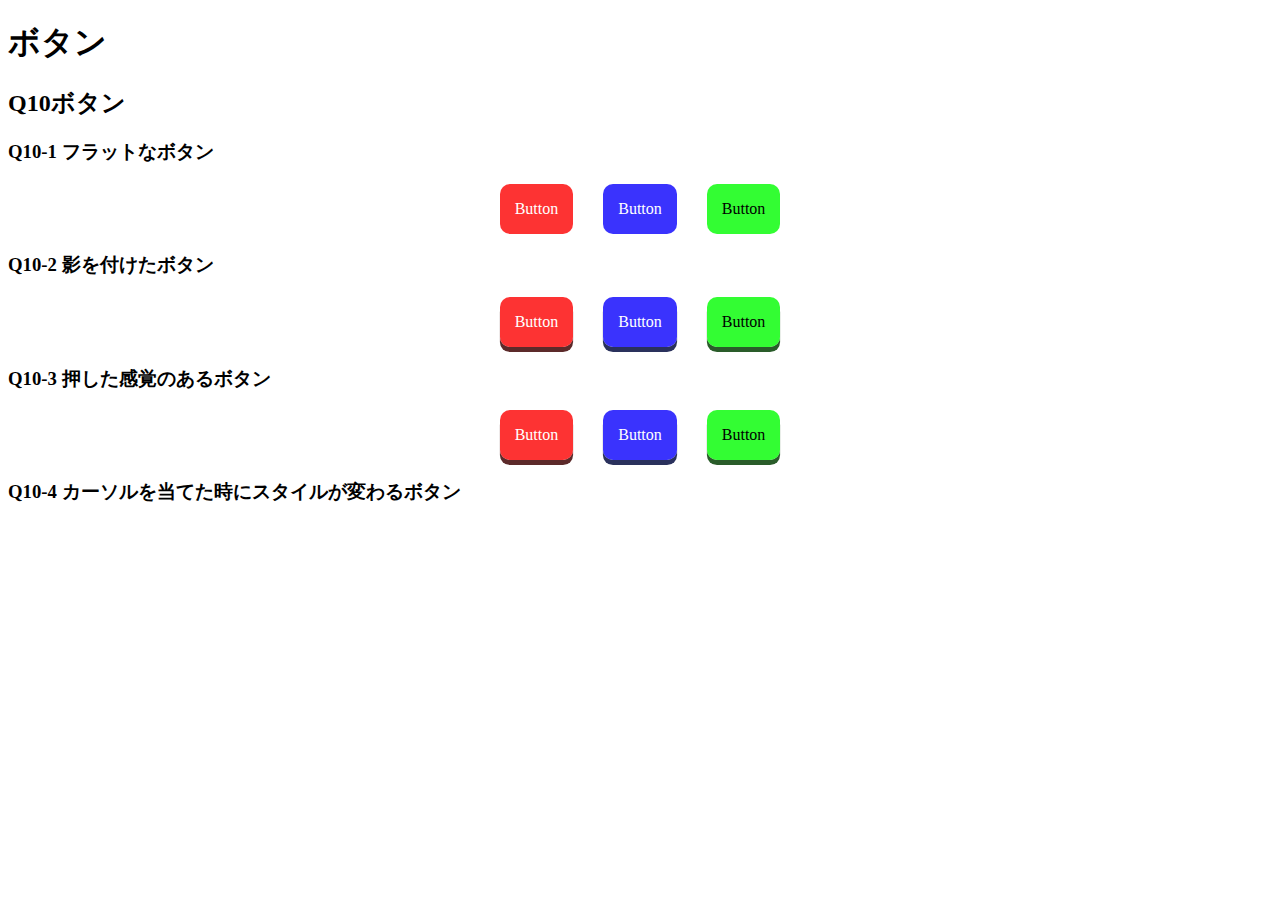
==== q10/q10/index.html @ 182af8c3 "1227学習内容（Q10-1～3）" ====
<!DOCTYPE html>
<html lang="ja">

<head>
  <meta charset="UTF-8">
  <meta name="viewport" content="width=device-width, initial-scale=1.0">
  <link rel="stylesheet" href="./css/reset.css">
  <link rel="stylesheet" href="./css/base.css">
  <link rel="stylesheet" href="./css/style.css">
  <title>LayoutParts-Q3</title>
</head>

<body>
  <h1 class="title">ボタン</h1>
  <h2 class="sub--title">Q10ボタン</h2>
  <div class="wrapper">
    <h3 class="question--title">Q10-1 フラットなボタン</h3>
    <!-- Q10-1ここから -->
    <div class="button_content">
      <div class="btn btn_red">Button</div>
      <div class="btn btn_blue">Button</div>
      <div class="btn btn_green">Button</div>
    </div>
    <!-- Q10-1ここまで -->
    <h3 class="question--title">Q10-2 影を付けたボタン</h3>
    <!-- Q10-2ここから -->
    <div class="button_content">
      <div class="btn shadow_red">Button</div>
      <div class="btn shadow_blue">Button</div>
      <div class="btn shadow_green">Button</div>
    </div>
    <!-- Q10-2ここまで -->
    <h3 class="question--title">Q10-3 押した感覚のあるボタン</h3>
    <!-- Q10-3ここから -->
    <div class="button_content">
      <div class="btn active_red">Button</div>
      <div class="btn active_blue">Button</div>
      <div class="btn active_green">Button</div>
    </div>
    <!-- Q10-3ここまで -->
    <h3 class="question--title">Q10-4 カーソルを当てた時にスタイルが変わるボタン</h3>
    <!-- Q10-4ここから -->
    <!-- Q10-4ここまで -->
  </div>
</body>

</html>
---- q10/q10/css/style.css ----
@charset "UTF-8";
.button_content{
  display: flex;
  justify-content: center;
}

.btn{
  padding: 0 15px;
  margin-left: 30px;
  display: inline-block;
  text-align: center;
  line-height: 50px;
  cursor: pointer;
  border-radius: 10px;
}

.btn:first-child{
  margin-left: 0;
}

.btn_red{
  color: #fff;
  background-color: #fd0f0fd9;
}

.btn_blue{
  color: #fff;
  background-color: #170ffdd9;
}

.btn_green{
  color: #000;
  background-color: #0ffd0fd9;
}

.shadow_red{
  color: #fff;
  background-color: #fd0f0fd9;
  box-shadow: 0 5px 0px 0.1px rgba(63, 5, 5, 0.851);
}

.shadow_blue{
  color: #fff;
  background-color: #170ffdd9;
  box-shadow: 0 5px 0px 0.1px rgba(5, 13, 63, 0.851);
}

.shadow_green{
  color: #000;
  background-color: #0ffd0fd9;
  box-shadow: 0 5px 0px 0.1px rgba(5, 63, 5, 0.851);
}

.active_red{
  color: #fff;
  background-color: #fd0f0fd9;
  box-shadow: 0 5px 0px 0.1px rgba(63, 5, 5, 0.851);
}

.active_blue{
  color: #fff;
  background-color: #170ffdd9;
  box-shadow: 0 5px 0px 0.1px rgba(5, 13, 63, 0.851);
}

.active_green{
  color: #000;
  background-color: #0ffd0fd9;
  box-shadow: 0 5px 0px 0.1px rgba(5, 63, 5, 0.851);
}

.active_red:active, .active_blue:active, .active_green:active{
  transform: translateY(5px);
  box-shadow: 0 0 0 0 rgba(0, 0, 0, 0.851);
}
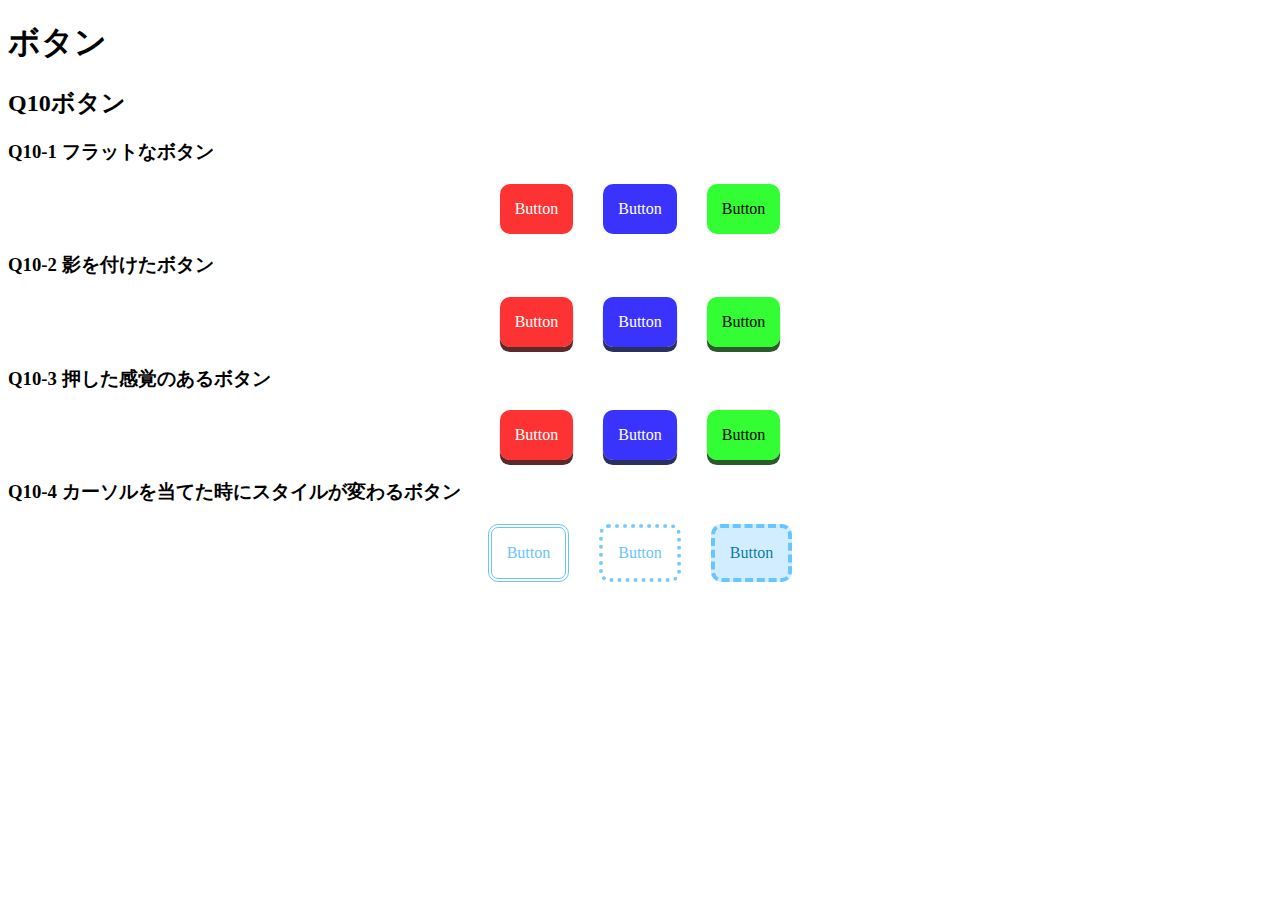
==== commit db75b8c7: "1231学習内容（Layout parts Q10-4）" ====
--- a/q10/q10/index.html
+++ b/q10/q10/index.html
@@ -40,6 +40,11 @@
     <!-- Q10-3ここまで -->
     <h3 class="question--title">Q10-4 カーソルを当てた時にスタイルが変わるボタン</h3>
     <!-- Q10-4ここから -->
+    <div class="button_content">
+      <div class="btn hover_01">Button</div>
+      <div class="btn hover_02">Button</div>
+      <div class="btn hover_03">Button</div>
+    </div>
     <!-- Q10-4ここまで -->
   </div>
 </body>
--- a/q10/q10/css/style.css
+++ b/q10/q10/css/style.css
@@ -12,6 +12,7 @@
   line-height: 50px;
   cursor: pointer;
   border-radius: 10px;
+  transition: 0.5s;
 }
 
 .btn:first-child{
@@ -72,4 +73,34 @@
 .active_red:active, .active_blue:active, .active_green:active{
   transform: translateY(5px);
   box-shadow: 0 0 0 0 rgba(0, 0, 0, 0.851);
+}
+
+.hover_01{
+  color: #67c5ff;
+  /* background-color: #fff; */
+  border: double 4px #67c5ff;
+}
+
+.hover_01:hover{
+  background:#fffbef;
+}
+
+.hover_02{
+  color: #67c5ff;
+  border: dotted 4px #75caff;
+}
+
+.hover_02:hover{
+  border: dashed 4px #75caff;
+}
+
+.hover_03{
+  color: #0079a5f8;
+  background: #d0edfff8;
+  border: dashed 4px #67c5ff;
+}
+
+.hover_03:hover{
+  color: #67c5ff;
+  background: #ffffff;
 }